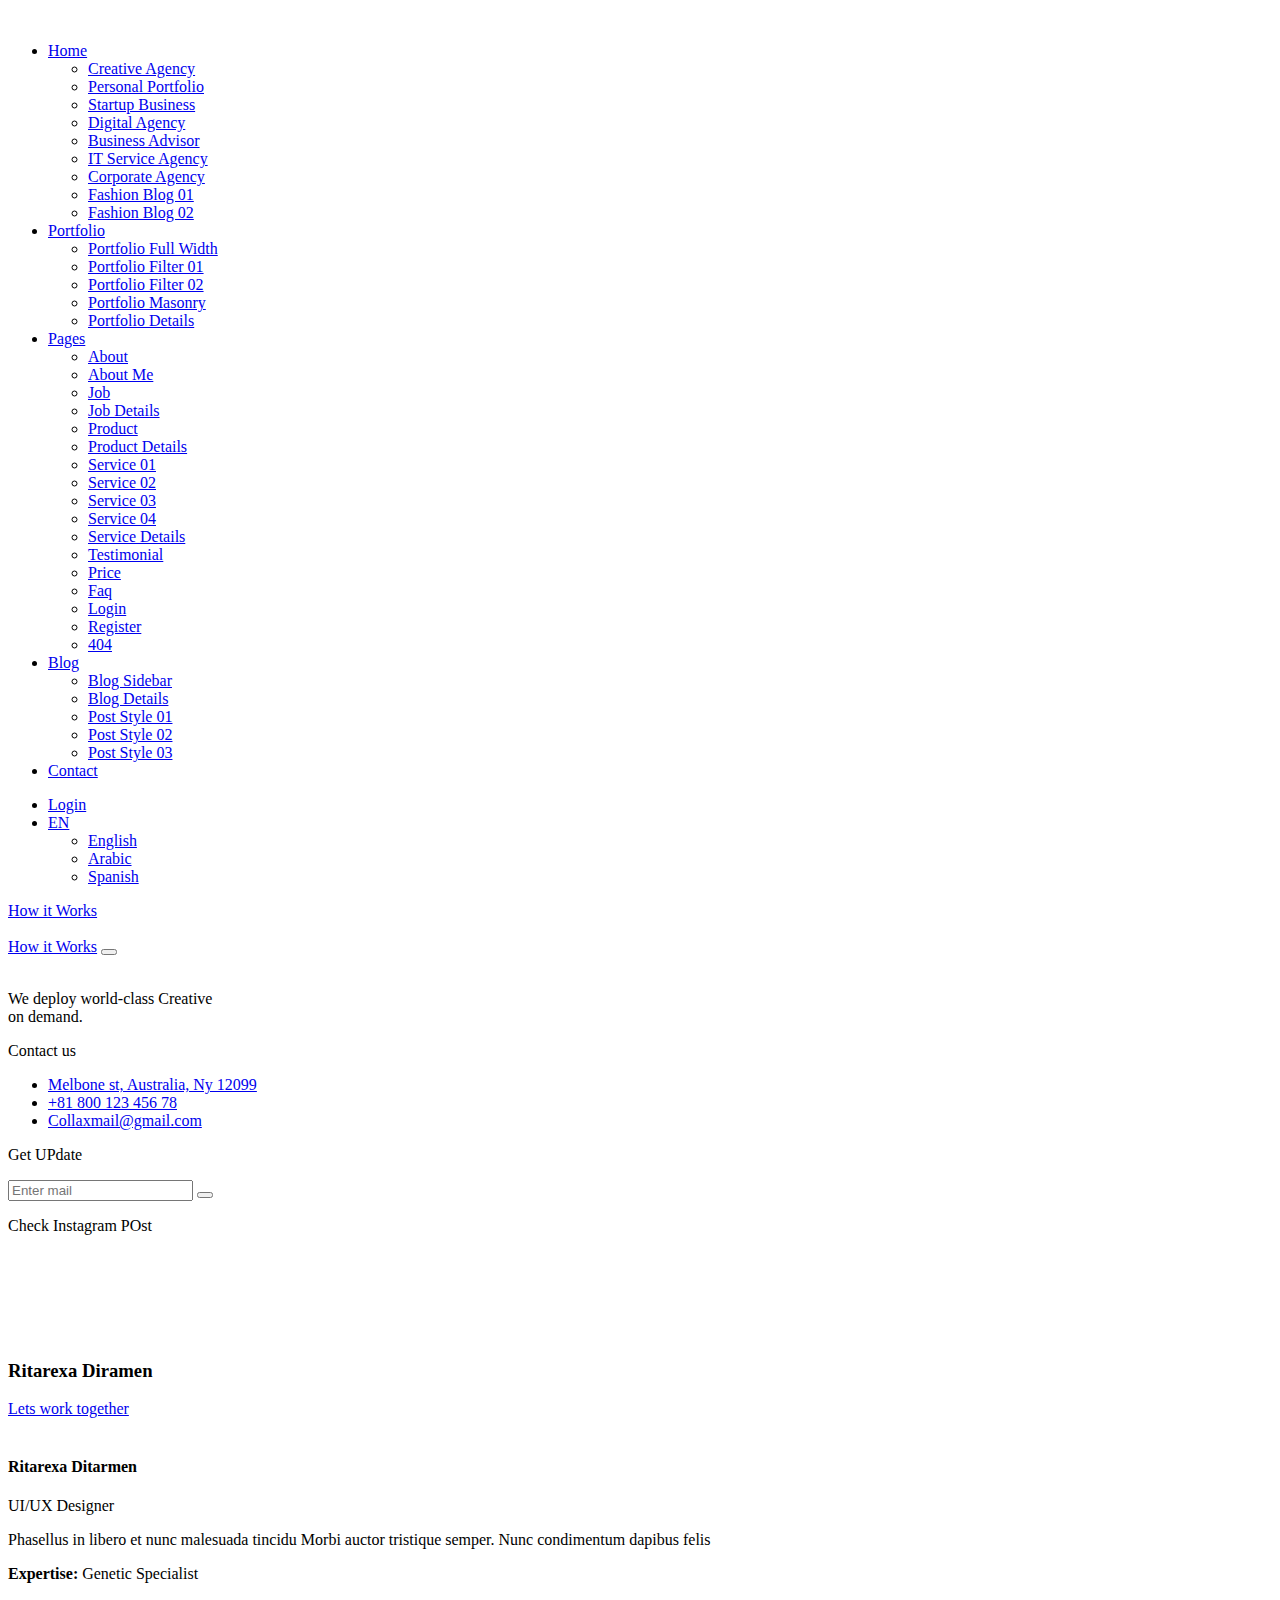
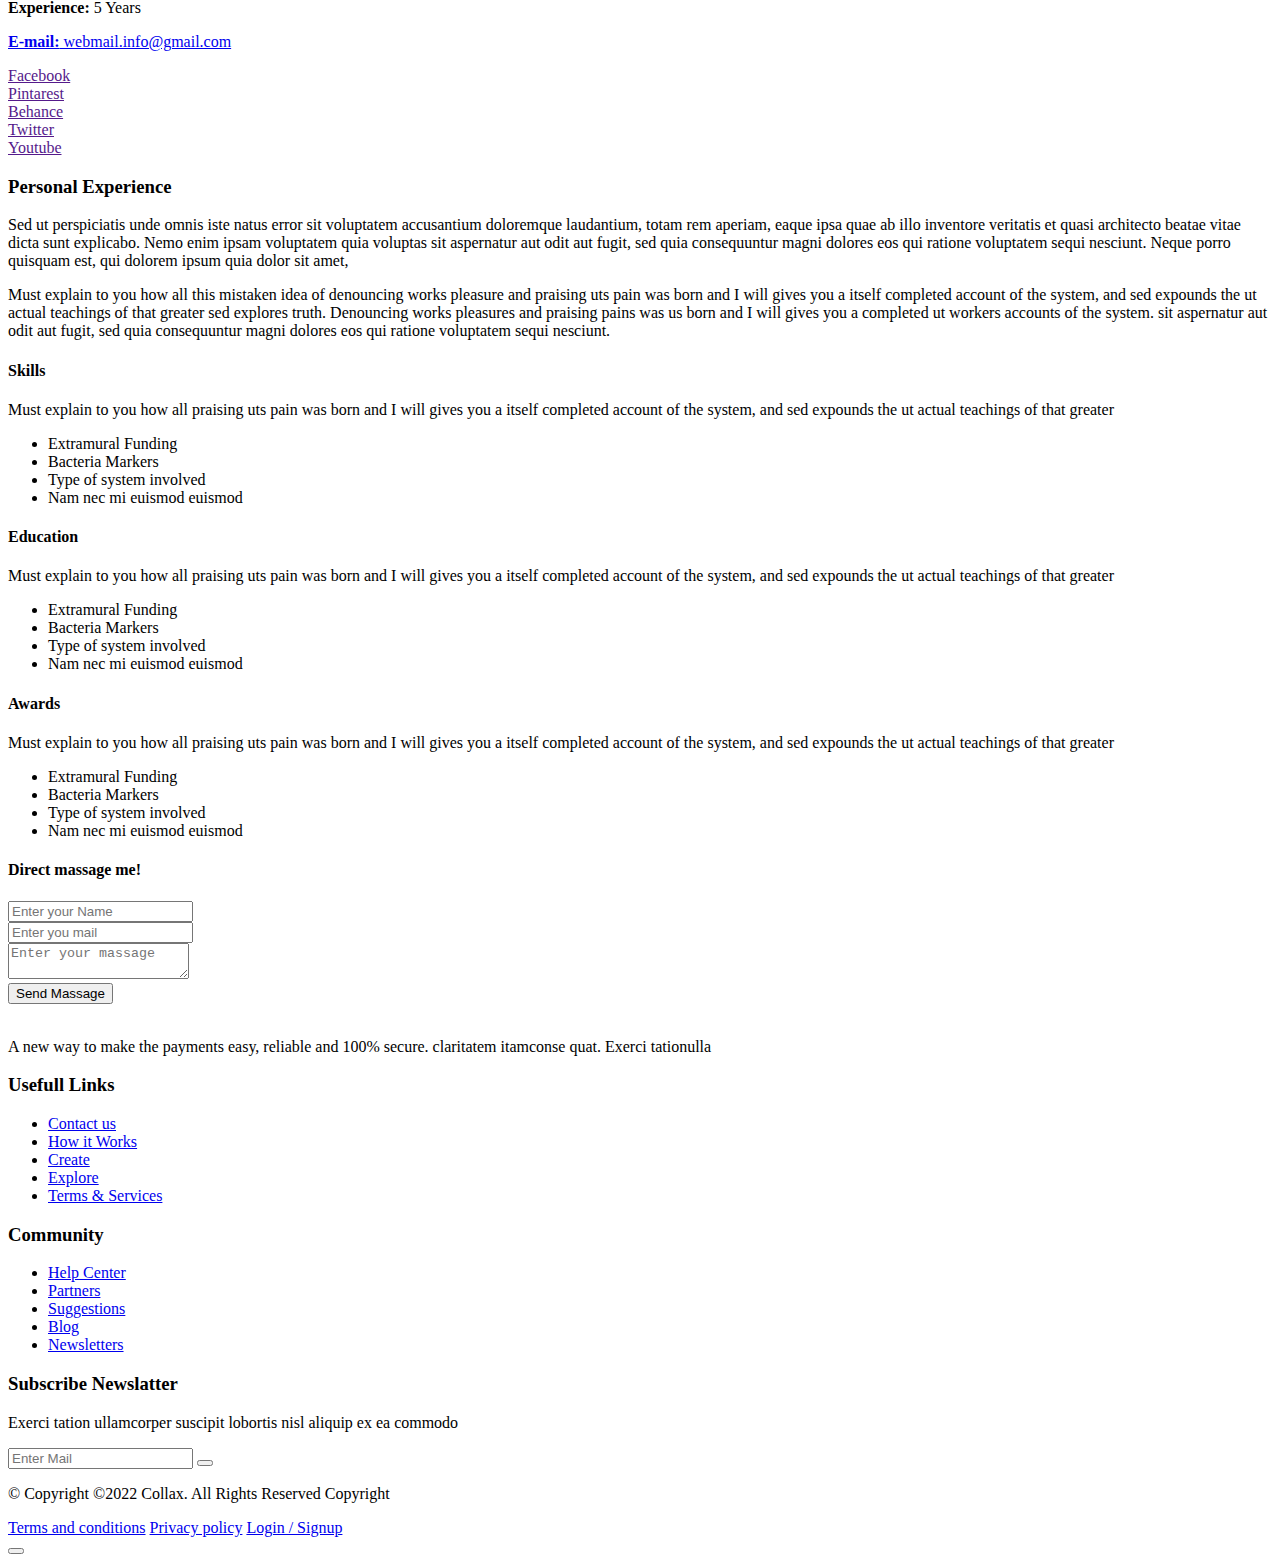
==== about-me.html @ 12da5104 "test" ====
<!doctype html>
<html class="no-js" lang="zxx">

<head>
   <meta charset="utf-8">
   <meta http-equiv="x-ua-compatible" content="ie=edge">
   <title> Collax - About Me</title>
   <meta name="description" content="">
   <meta name="viewport" content="width=device-width, initial-scale=1">

   <!-- Place favicon.ico in the root directory -->
   <link rel="shortcut icon" type="image/x-icon" href="assets/img/logo/favicon.png">

   <!-- CSS here -->
   <link rel="stylesheet" href="assets/css/bootstrap.min.css">
   <link rel="stylesheet" href="assets/css/animate.css">
   <link rel="stylesheet" href="assets/css/swiper-bundle.css">
   <link rel="stylesheet" href="assets/css/slick.css">
   <link rel="stylesheet" href="assets/css/flaticon.css">
   <link rel="stylesheet" href="assets/css/meanmenu.css">
   <link rel="stylesheet" href="assets/css/font-awesome-pro.css">
   <link rel="stylesheet" href="assets/css/magnific-popup.css">
   <link rel="stylesheet" href="assets/css/spacing.css">
   <link rel="stylesheet" href="assets/css/style.css">
</head>

<body>
   <!--[if lte IE 9]>
      <p class="browserupgrade">You are using an <strong>outdated</strong> browser. Please <a href="https://browsehappy.com/">upgrade your browser</a> to improve your experience and security.</p>
      <![endif]-->

   <!-- tp-header-area-start -->
   <header class="d-none d-lg-block">
      <div id="header-sticky" class="tp-header-area-two tp-header-bg header-transparent header-transparent-two">
         <div class="container-fluid">
            <div class="row align-items-center">
               <div class="col-xxl-3 col-xl-3 col-lg-3">
                  <div class="tp-logo text-start">
                     <a href="index.html"><img src="assets/img/logo/logo-blue.png" alt=""></a>
                  </div>
               </div>
               <div class="col-xxl-5 col-xl-6 col-lg-6">
                  <div class="tp-main-menu tp-menu-black tp-bs-menu tp-bp-menu text-center">
                     <nav id="mobile-menu">
                        <ul>
                           <li class="has-dropdown"><a href="index.html">Home</a> 
                              <ul class="submenu text-start">
                                 <li><a href="index.html">Creative Agency</a></li>
                                 <li><a href="index-2.html">Personal Portfolio</a></li>
                                 <li><a href="index-3.html">Startup Business</a></li>
                                 <li><a href="index-4.html">Digital Agency</a></li>
                                 <li><a href="index-5.html">Business Advisor</a></li>
                                 <li><a href="index-6.html">IT Service Agency</a></li>
                                 <li><a href="index-7.html">Corporate Agency</a></li>
                                 <li><a href="index-8.html">Fashion Blog 01</a></li>
                                 <li><a href="index-9.html">Fashion Blog 02</a></li>
                              </ul>
                           </li>
                           <li class="has-dropdown "><a href="portfolio.html">Portfolio</a> 
                              <ul class="submenu text-start">
                                 <li><a href="portfolio.html">Portfolio Full Width</a></li>
                                 <li><a href="portfolio-2.html">Portfolio Filter 01</a></li>
                                 <li><a href="portfolio-3.html">Portfolio Filter 02</a></li>
                                 <li><a href="portfolio-mesonary.html">Portfolio Masonry</a></li>
                                 <li><a href="portfolio-details.html">Portfolio Details</a></li>
                              </ul>
                           </li>
                           <li class="has-dropdown has-mega-menu "><a href="#">Pages</a>
                              <ul class="submenu text-start">
                                 <li><a href="about.html">About</a></li>
                                 <li><a href="about-me.html">About Me</a></li>
                                 <li><a href="job.html">Job</a></li>
                                 <li><a href="job-details.html">Job Details</a></li>
                                 <li><a href="product.html">Product</a></li>
                                 <li><a href="product-details.html">Product Details</a></li>
                                 <li><a href="service-1.html">Service 01</a></li>
                                 <li><a href="service-2.html">Service 02</a></li>
                                 <li><a href="service-3.html">Service 03</a></li>
                                 <li><a href="service-4.html">Service 04</a></li>
                                 <li><a href="service-details.html">Service Details</a></li>
                                 <li><a href="testimonial.html">Testimonial</a></li>
                                 <li><a href="price.html">Price</a></li>
                                 <li><a href="faq.html">Faq</a></li>
                                 <li><a href="login.html">Login</a></li>
                                 <li><a href="registration.html">Register</a></li>
                                 <li><a href="404.html">404</a></li>
                              </ul>
                           </li>
                           <li class="has-dropdown "><a href="blog.html">Blog</a>
                              <ul class="submenu text-start">
                                 <li><a href="blog.html">Blog Sidebar</a></li>
                                 <li><a href="blog-details.html">Blog Details</a></li>
                                 <li><a href="blog-grid-1.html">Post Style 01</a></li>
                                 <li><a href="blog-grid-2.html">Post Style 02</a></li>
                                 <li><a href="blog-grid-3.html">Post Style 03</a></li>
                              </ul>
                           </li>
                           <li><a href="contact.html">Contact</a></li>
                        </ul>
                     </nav>
                  </div>
               </div>
               <div class="col-xxl-4 col-xl-3 col-lg-3">
                  <div class="tp-header-left d-flex align-items-center justify-content-end ">
                     <ul class="d-none d-xxl-block">
                        <li><a class="#" href="login.html"><i class="far fa-user fa-user"></i> Login</a></li>
                        <li><a class="#" href="#">EN<i class="fal fa-arrow-down arrow-down"></i></a>
                           <ul>
                              <li><a href="#">English</a></li>
                              <li><a href="#">Arabic</a></li>
                              <li><a href="#">Spanish</a></li>
                           </ul>
                        </li>
                     </ul>
                     <div class="tp-header-yellow-button">
                        <a class="tp-btn-white" href="about.html">How it Works</a>
                     </div>
                  </div>
               </div>
            </div>
         </div>
      </div>
   </header>
   <!-- tp-header-area-end -->

   <div id="header-sticky-mobile" class="tp-md-header-area d-md-block d-lg-none pt-30 pb-30">
      <div class="container-fluid">
         <div class="row align-items-center">
            <div class="col-md-6 col-6">
               <div class="tp-logo">
                  <a href="index.html"><img src="assets/img/logo/logo-blue.png" alt=""></a>
               </div>
            </div>
            <div class="col-md-6 col-6">
               <div class="tp-header-right z-index-1 d-flex align-items-center justify-content-end">
                  <a class="tp-btn-yellow d-none d-md-block" href="#">How it Works</a>
                  <button class="tp-menu-bar"><i class="fal fa-bars"></i></button>
               </div>
            </div>
         </div>
      </div>
   </div>



   <div class="tp-offcanvas-area">
      <div class="tpoffcanvas">
         <div class="tpoffcanvas__logo">
            <a href="index.html">
               <img src="assets/img/logo/logo-white.png" alt="">
            </a>
         </div>
         <div class="tpoffcanvas__close-btn">
            <a class="close-btn" href="javascript:void(0)"><i class="fal fa-times-hexagon"></i></a>
         </div>
         <div class="tpoffcanvas__content d-none d-sm-block">
            <p>We deploy world-class Creative <br> on demand.</p>
         </div>
         <div class="mobile-menu">

         </div>
         <div class="tpoffcanvas__contact">
            <span>Contact us</span>
            <ul>
               <li><i class="fas fa-star"></i> <a href="https://goo.gl/maps/abHegV4AoiJA6Syd8" target="_blank">Melbone
                     st, Australia, Ny 12099</a></li>
               <li><i class="fas fa-star"></i> <a href="tel:8180012345678">+81 800 123 456 78</a></li>
               <li><i class="fas fa-star"></i> <a href="mailto:Collaxmail@gmail.com">Collaxmail@gmail.com</a></li>
            </ul>
         </div>
         <div class="tpoffcanvas__input d-none d-sm-block">
            <p>Get UPdate</p>
            <form class="p-relative" action="#">
               <input type="text" placeholder="Enter mail">
               <button type="submit"><i class="fas fa-paper-plane"></i></button>
            </form>
         </div>
         <div class="tpoffcanvas__instagram d-none d-sm-block">
            <p>Check Instagram POst</p>
           <div class="tp-insta">
            <div class="row">
               <div class="col-3 col-sm-3"><a href="#"><img src="assets/img/offcanvas/insta-1.jpg" alt=""></a></div>
               <div class="col-3 col-sm-3"><a href="#"><img src="assets/img/offcanvas/insta-2.jpg" alt=""></a></div>
               <div class="col-3 col-sm-3"><a href="#"><img src="assets/img/offcanvas/insta-4.jpg" alt=""></a></div>
               <div class="col-3 col-sm-3"><a href="#"><img src="assets/img/offcanvas/insta-4.jpg" alt=""></a></div>
            </div>
           </div>
         </div>
      </div>
   </div>

   <div class="body-overlay"></div>

   <main>

      <!-- breadcrumb area start -->
      <section class="breadcrumb__area  breadcrumb__pt-310 include-bg p-relative"
         data-background="assets/img/breadcrum/ab-1.1.jpg">
         <div class="ac-about-shape-img">
            <img src="assets/img/breadcrum/ab-shape-1.1.jpg" alt="">
         </div>
         <div class="container">
            <div class="row">
               <div class="col-xxl-12">
                  <div class="breadcrumb__content p-relative z-index-1">
                     <h3 class="breadcrumb__title">Ritarexa Diramen</h3>
                      <a href="contact.html" class="tp-btn-white-border">Lets work together <i class="far fa-arrow-right"></i></a>
                  </div>
               </div>
            </div>
         </div>
      </section>
      <!-- breadcrumb area end -->


      <!-- tp-abou-me-area-start -->
      <div class="am-about-me-area pt-110 pb-100">
         <div class="container">
            <div class="row align-items-center">
               <div class="col-xl-5 col-lg-5 col-12">
                  <div class="ac-ab-img fix">
                     <img src="assets/img/about/about-8.1.jpg" alt="">
                  </div>
               </div>
               <div class="col-xl-7 col-lg-7 col-12">
                  <div class="row">
                     <div class="col-xl-7 col-lg-8 col-md-6">
                        <div class="amaboutinfo">
                           <div class="amaboutinfo__client-info">
                              <h4>Ritarexa Ditarmen</h4>
                              <span>UI/UX Designer</span>
                              <p>Phasellus in libero et nunc malesuada tincidu Morbi auctor tristique semper. Nunc
                                 condimentum dapibus felis</p>
                           </div>
                           <div class="amaboutinfo__experience">
                              <p><b>Expertise:</b> Genetic Specialist</p>
                              <p><b>Experience:</b> 5 Years</p>
                              <p><a href="mailto:webmail.info@gmail.com"><b>E-mail:</b> webmail.info@gmail.com</a></p>
                           </div>
                        </div>
                     </div>
                     <div class="col-xl-5 col-lg-4 col-md-6">
                        <div class="amaboutsocial text-start text-md-end">
                           <div class="amaboutsocial__icon mb-30">
                              <a href="" class="si-btn-link">
                                 <div class="tp-si-wrapper d-flex justify-content-end">
                                    <div class="tp-si__text"><span>Facebook</span></div>
                                    <div class="tp-si__icon"><i class="fab fa-facebook-f"></i></div>
                                 </div>
                              </a>
                           </div>
                           <div class="amaboutsocial__icon mb-30">
                              <a href="" class="si-btn-link">
                                 <div class="tp-si-wrapper d-flex justify-content-end">
                                    <div class="tp-si__text tp-si-color-1"><span>Pintarest</span></div>
                                    <div class="tp-si__icon tp-si-color-1"><i
                                             class="fab fa-pinterest-p"></i></div>
                                 </div>
                              </a>
                           </div>
                           <div class="amaboutsocial__icon mb-30">
                              <a href="" class="si-btn-link">
                                 <div class="tp-si-wrapper d-flex justify-content-end">
                                    <div class="tp-si__text  tp-si-color-2"><span>Behance</span></div>
                                    <div class="tp-si__icon  tp-si-color-2"><i class="fab fa-behance"></i></div>
                                 </div>
                              </a>
                           </div>
                           <div class="amaboutsocial__icon mb-30">
                              <a href="" class="si-btn-link">
                                 <div class="tp-si-wrapper d-flex justify-content-end">
                                    <div class="tp-si__text  tp-si-color-3"><span>Twitter</span></div>
                                    <div class="tp-si__icon  tp-si-color-3"><i class="fab fa-twitter"></i>
                                    </div>
                                 </div>
                              </a>
                           </div>
                           <div class="amaboutsocial__icon mb-30">
                              <a href="" class="si-btn-link">
                                 <div class="tp-si-wrapper d-flex justify-content-end">
                                    <div class="tp-si__text  tp-si-color-4"><span>Youtube</span></div>
                                    <div class="tp-si__icon  tp-si-color-4"><i class="fab fa-youtube"></i>
                                    </div>
                                 </div>
                              </a>
                           </div>
                        </div>
                     </div>
                  </div>
               </div>
            </div>
         </div>
      </div>
      <!-- tp-about-me-area-end -->

      <!-- exprience-area-start -->
      <div class="tp-skill-area">
         <div class="container">
            <div class="row">
               <div class="col-xl-12">
                  <div class="amskill">
                     <div class="amskill__title">
                        <h3 class="am-skill-title">Personal Experience</h3>
                        <p class="pb-10"> Sed ut perspiciatis unde omnis iste natus error sit voluptatem accusantium
                           doloremque laudantium, totam rem aperiam, eaque ipsa quae ab illo inventore veritatis et
                           quasi architecto beatae vitae dicta sunt explicabo. Nemo enim ipsam voluptatem quia voluptas
                           sit aspernatur aut odit aut fugit, sed quia consequuntur magni dolores eos qui ratione
                           voluptatem sequi nesciunt. Neque porro quisquam est, qui dolorem ipsum quia dolor sit amet,
                        </p>
                        <p>Must explain to you how all this mistaken idea of denouncing works pleasure and praising uts
                           pain was born and I will gives you a itself completed account of the system, and sed expounds
                           the ut actual teachings of that greater sed explores truth. Denouncing works pleasures and
                           praising pains was us born and I will gives you a completed ut workers accounts of the
                           system. sit aspernatur aut odit aut fugit, sed quia consequuntur magni dolores eos qui
                           ratione voluptatem sequi nesciunt.
                        </p>
                     </div>
                  </div>
               </div>
            </div>
            <div class="row feature-bottom-space">
               <div class="col-xl-4 col-lg-4">
                  <div class="amfeature">
                     <div class="amfeature__item">
                        <h4 class="am-skill-sm-title">Skills</h4>
                        <p class=" am-p-space-1">Must explain to you how all praising uts pain was born and I will gives
                           you a itself
                           completed account of the system, and sed expounds the ut actual teachings of that greater</p>
                     </div>
                     <div class="amfeature__list">
                        <ul>
                           <li><i class="fal fa-check"></i> Extramural Funding</li>
                           <li><i class="fal fa-check"></i> Bacteria Markers</li>
                           <li><i class="fal fa-check"></i> Type of system involved</li>
                           <li><i class="fal fa-check"></i> Nam nec mi euismod euismod</li>
                        </ul>
                     </div>
                  </div>
               </div>
               <div class="col-xl-4 col-lg-4">
                  <div class="amfeature am-fea-space">
                     <div class="amfeature__item">
                        <h4 class="am-skill-sm-title">Education</h4>
                        <p class=" am-p-space-2">Must explain to you how all praising uts pain was born and I will gives
                           you a itself
                           completed account of the system, and sed expounds the ut actual teachings of that greater</p>
                     </div>
                     <div class="amfeature__list">
                        <ul>
                           <li><i class="fal fa-check"></i> Extramural Funding</li>
                           <li><i class="fal fa-check"></i> Bacteria Markers</li>
                           <li><i class="fal fa-check"></i> Type of system involved</li>
                           <li><i class="fal fa-check"></i> Nam nec mi euismod euismod</li>
                        </ul>
                     </div>
                  </div>
               </div>
               <div class="col-xl-4 col-lg-4">
                  <div class="amfeature am-fea-space-2">
                     <div class="amfeature__item">
                        <h4 class="am-skill-sm-title">Awards</h4>
                        <p class="am-p-space-3">Must explain to you how all praising uts pain was born and I will gives
                           you a itself
                           completed account of the system, and sed expounds the ut actual teachings of that greater</p>
                     </div>
                     <div class="amfeature__list">
                        <ul>
                           <li><i class="fal fa-check"></i> Extramural Funding</li>
                           <li><i class="fal fa-check"></i> Bacteria Markers</li>
                           <li><i class="fal fa-check"></i> Type of system involved</li>
                           <li><i class="fal fa-check"></i> Nam nec mi euismod euismod</li>
                        </ul>
                     </div>
                  </div>
               </div>
            </div>
         </div>
      </div>
      <!-- exprience-area-end -->

      <!-- contact-area-start -->
      <div class="am-contact-area pb-130">
         <div class="container">
            <div class="row">
               <div class="col-12">
                  <div class="am-contact-info p-relative">
                     <div>
                        <h4 class="am-contact-title">Direct massage me!</h4>
                     </div>
                     <div class="am-border-shape">
                     </div>
                  </div>
               </div>
            </div>
            <div class="row">
               <div class="col-12">
                  <div class="contact-form text-center">
                     <form action="#">
                        <div class="row">
                           <div class="col-md-6 col-12">
                              <div class="input">
                                 <input type="text" placeholder="Enter your Name">
                              </div>
                           </div>
                           <div class="col-md-6 col-12">
                              <div class="input">
                                 <input type="email" placeholder="Enter you mail">
                              </div>
                           </div>
                           <div class="col-12">
                              <div class="textarea">
                                 <textarea placeholder="Enter your massage"></textarea>
                              </div>
                           </div>
                        </div>
                        <input class="tp-btn-lg-yellow" type="submit" value="Send Massage">
                     </form>
                  </div>
               </div>
            </div>
         </div>
      </div>
      <!-- contact-area-end -->


   </main>
   <!-- footer-area-start -->

   <footer>
      <div class="tp-footer-area black-bg pt-130 pb-30">
         <div class="container">
            <div class="row">
               <div class="col-xl-3 col-lg-4 col-md-6">
                  <div class="tp-footer-widget">
                     <div class="tp-footer-widget__logo mb-30">
                        <a href="index.html"><img src="assets/img/logo/logo-white.png" alt=""></a>
                     </div>
                     <div class="tp-footer-widget__text mb-30">
                        <p>A new way to make the payments easy,
                           reliable and 100% secure. claritatem itamconse quat. Exerci tationulla</p>
                     </div>
                     <div class="tp-footer-widget__social-link">
                        <a href="#"><i class="fab fa-youtube"></i></a>
                        <a href="#"><i class="fab fa-twitter"></i></a>
                        <a href="#"><i class="fab fa-facebook-f"></i></a>
                        <a href="#"><i class="fab fa-skype"></i></a>
                     </div>
                  </div>
               </div>
               <div class="col-xl-3 col-lg-2 col-md-6 d-flex justify-content-lg-center">
                  <div class="tp-footer-widget">
                     <div class="tp-footer-widget__title pb-15">
                        <h3 class="footer-title">Usefull Links</h3>
                     </div>
                     <div class="tp-footer-widget__list">
                        <ul>
                           <li><a href="#">Contact us</a></li>
                           <li><a href="#">How it Works</a></li>
                           <li><a href="#">Create</a></li>
                           <li><a href="#">Explore</a></li>
                           <li><a href="#">Terms & Services</a></li>
                        </ul>
                     </div>
                  </div>
               </div>
               <div class="col-xl-3 col-lg-2 col-md-6">
                  <div class="tp-footer-widget pl-20">
                     <div class="tp-footer-widget__title pb-15">
                        <h3 class="footer-title">Community</h3>
                     </div>
                     <div class="tp-footer-widget__list">
                        <ul>
                           <li><a href="#">Help Center</a></li>
                           <li><a href="#">Partners</a></li>
                           <li><a href="#">Suggestions</a></li>
                           <li><a href="blog.html">Blog</a></li>
                           <li><a href="#">Newsletters</a></li>
                        </ul>
                     </div>
                  </div>
               </div>
               <div class="col-xl-3 col-lg-4 col-md-6">
                  <div class="tp-footer-widget">
                     <div class="tp-footer-widget__title pb-15">
                        <h3 class="footer-title">Subscribe Newslatter</h3>
                     </div>
                     <div class="tp-footer-widget__text mb-55">
                        <p>Exerci tation ullamcorper suscipit lobortis nisl aliquip ex ea commodo</p>
                     </div>
                     <div class="tp-footer-widget__input">
                        <form action="#">
                           <input type="text" placeholder="Enter Mail">
                           <button type="submit"><i class="fas fa-paper-plane"></i></button>
                        </form>
                     </div>
                  </div>
               </div>
            </div>
         </div>

         <div class="tp-copyright-area">
            <div class="container">
               <div class="copyright-border pt-40">
                  <div class="row">
                     <div class="col-xl-6 col-lg-6 col-12">
                        <div class="tp-copyright-left text-lg-start text-start text-md-center">
                           <p> © Copyright ©2022 Collax. All Rights Reserved Copyright</p>
                        </div>
                     </div>
                     <div class="col-xl-6 col-lg-6 col-12">
                        <div class="tp-copyright-right text-start text-md-center text-lg-end">
                           <a href="#">Terms and conditions</a>
                           <a href="#"> Privacy policy</a>
                           <a href="#">Login / Signup</a>
                        </div>
                     </div>
                  </div>
               </div>
            </div>
         </div>
      </div>
   </footer>

   <!-- footer-area-end -->

   <button class="scroll-top scroll-to-target" data-target="html">
      <i class="far fa-angle-double-up"></i>
  </button>

   <!-- JS here -->
   <script src="assets/js/jquery.js"></script>
   <script src="assets/js/waypoints.js"></script>
   <script src="assets/js/bootstrap.bundle.min.js"></script>
   <script src="assets/js/swiper-bundle.js"></script>
   <script src="assets/js/slick.js"></script>
   <script src="assets/js/magnific-popup.js"></script>
   <script src="assets/js/counterup.js"></script>
   <script src="assets/js/wow.js"></script>
   <script src="assets/js/meanmenu.js"></script>
   <script src="assets/js/isotope-pkgd.js"></script>
   <script src="assets/js/imagesloaded-pkgd.js"></script>
   <script src="assets/js/ajax-form.js"></script>
   <script src="assets/js/main.js"></script>
</body>

</html>
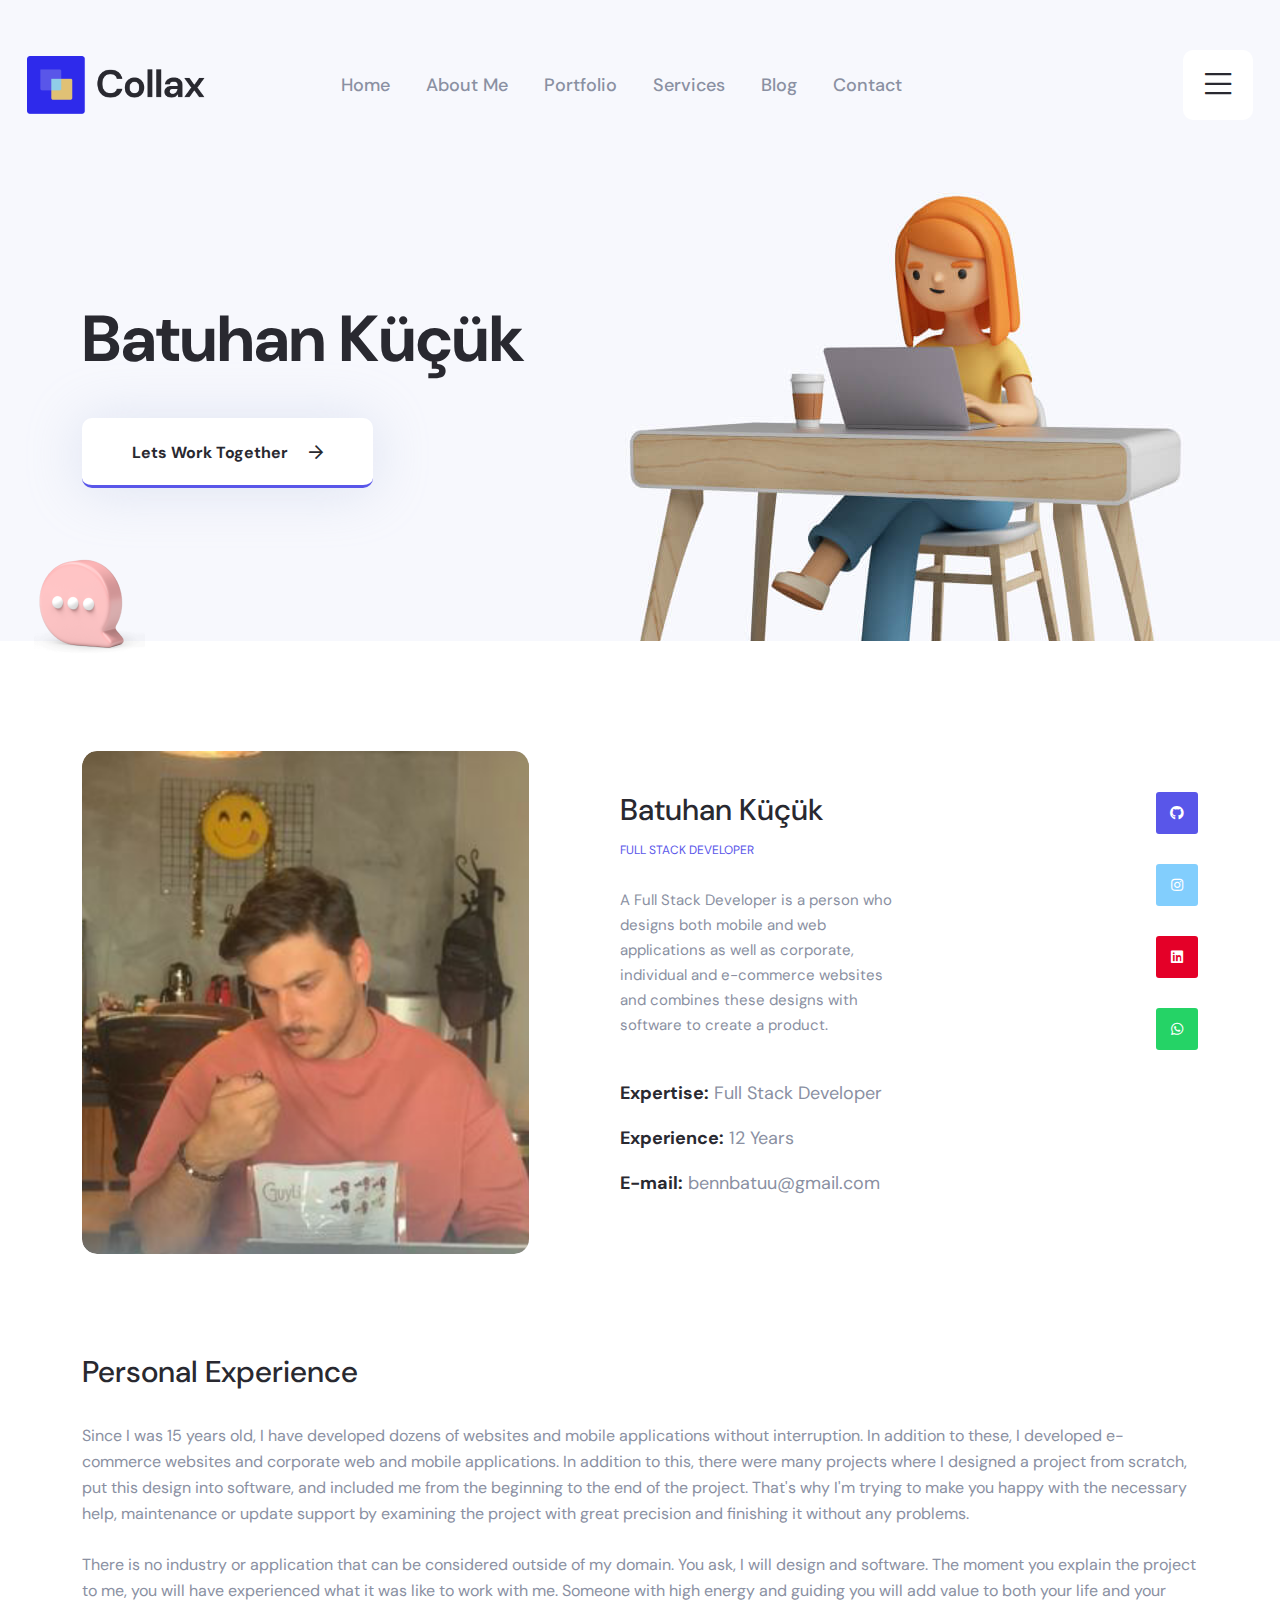
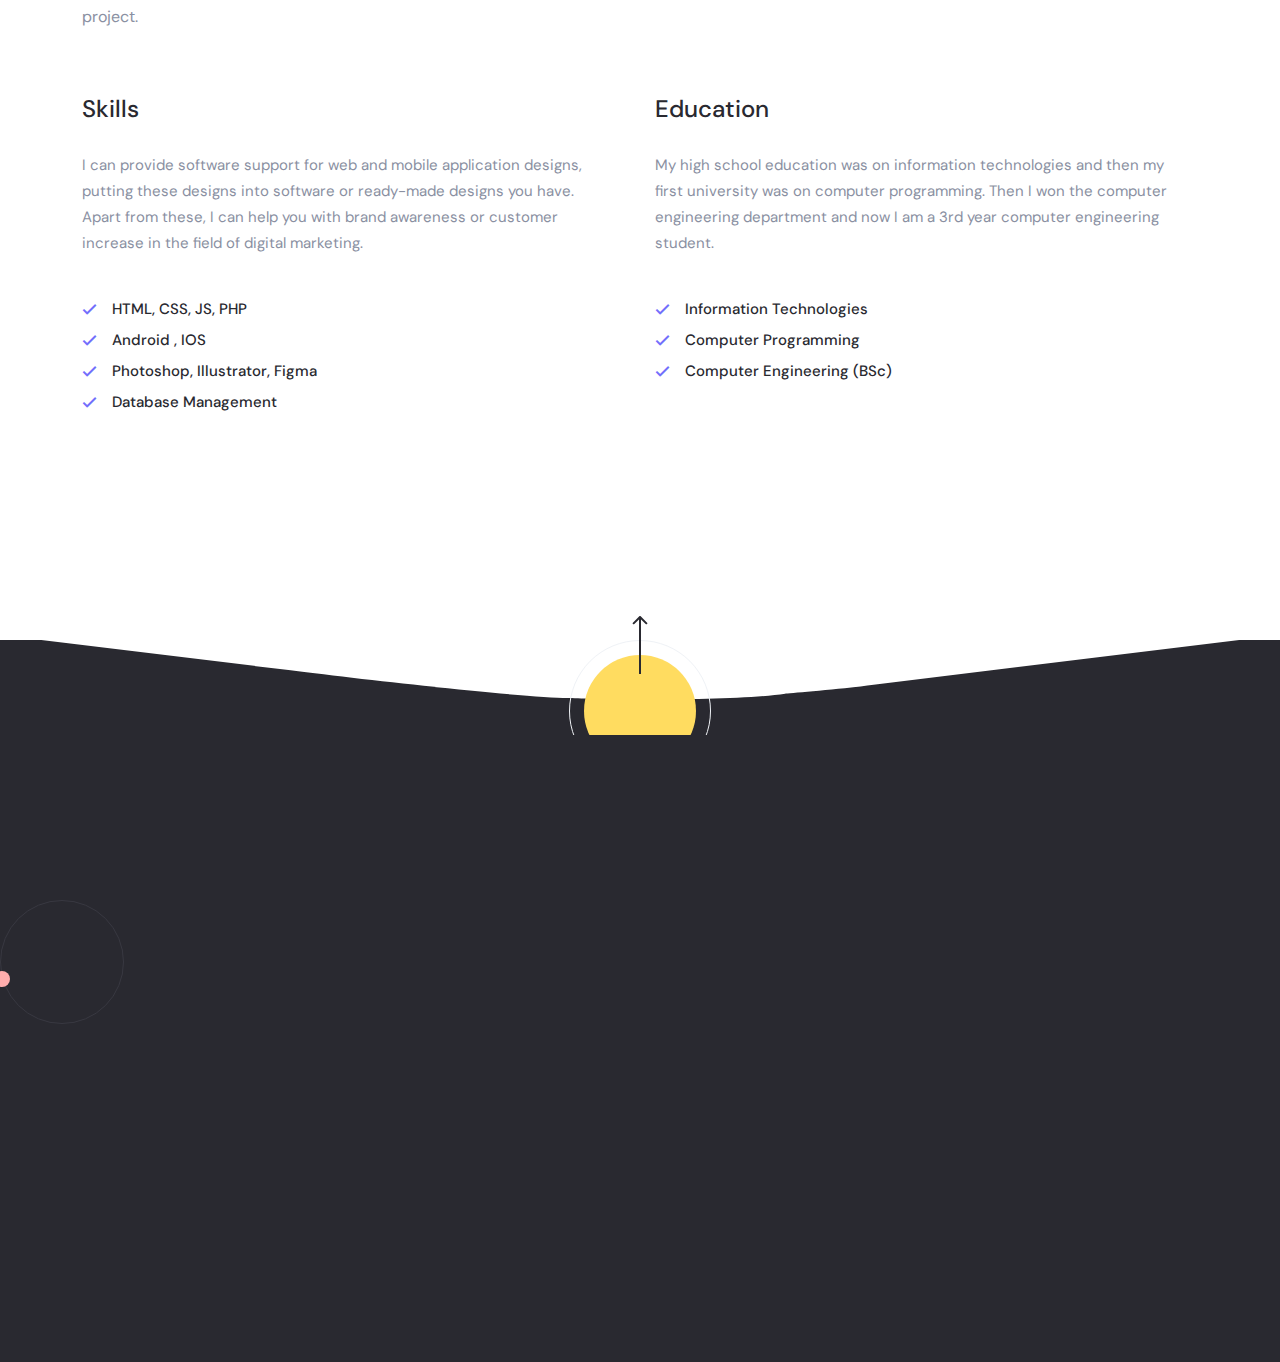
==== commit 903b7e4b: "all things are finished" ====
--- a/about-me.html
+++ b/about-me.html
@@ -1,10 +1,10 @@
 <!doctype html>
-<html class="no-js" lang="zxx">
+<html class="no-js" lang="eng">
 
 <head>
    <meta charset="utf-8">
    <meta http-equiv="x-ua-compatible" content="ie=edge">
-   <title> Collax - About Me</title>
+   <title>About Me | Freelance Full Stack Developer</title>
    <meta name="description" content="">
    <meta name="viewport" content="width=device-width, initial-scale=1">
 
@@ -14,6 +14,7 @@
    <!-- CSS here -->
    <link rel="stylesheet" href="assets/css/bootstrap.min.css">
    <link rel="stylesheet" href="assets/css/animate.css">
+   <link rel="stylesheet" href="assets/css/custom-animation.css">
    <link rel="stylesheet" href="assets/css/swiper-bundle.css">
    <link rel="stylesheet" href="assets/css/slick.css">
    <link rel="stylesheet" href="assets/css/flaticon.css">
@@ -25,96 +26,41 @@
 </head>
 
 <body>
-   <!--[if lte IE 9]>
-      <p class="browserupgrade">You are using an <strong>outdated</strong> browser. Please <a href="https://browsehappy.com/">upgrade your browser</a> to improve your experience and security.</p>
-      <![endif]-->
-
-   <!-- tp-header-area-start -->
+   <!-- pre loader area start -->
+   <div id="preloader">
+      <div class="preloader">
+          <span></span>
+          <span></span>
+      </div>
+  </div>
+  <!-- pre loader area end -->
+
    <header class="d-none d-lg-block">
-      <div id="header-sticky" class="tp-header-area-two tp-header-bg header-transparent header-transparent-two">
+      <div id="header-sticky" class="tp-header-area header-transparent pl-165 pr-165 pt-35">
          <div class="container-fluid">
             <div class="row align-items-center">
-               <div class="col-xxl-3 col-xl-3 col-lg-3">
-                  <div class="tp-logo text-start">
+               <div class="col-xl-3 col-lg-3">
+                  <div class="tp-logo">
                      <a href="index.html"><img src="assets/img/logo/logo-blue.png" alt=""></a>
                   </div>
                </div>
-               <div class="col-xxl-5 col-xl-6 col-lg-6">
-                  <div class="tp-main-menu tp-menu-black tp-bs-menu tp-bp-menu text-center">
+               <div class="col-xl-7 col-lg-7">
+                  <div class="tp-main-menu">
                      <nav id="mobile-menu">
                         <ul>
-                           <li class="has-dropdown"><a href="index.html">Home</a> 
-                              <ul class="submenu text-start">
-                                 <li><a href="index.html">Creative Agency</a></li>
-                                 <li><a href="index-2.html">Personal Portfolio</a></li>
-                                 <li><a href="index-3.html">Startup Business</a></li>
-                                 <li><a href="index-4.html">Digital Agency</a></li>
-                                 <li><a href="index-5.html">Business Advisor</a></li>
-                                 <li><a href="index-6.html">IT Service Agency</a></li>
-                                 <li><a href="index-7.html">Corporate Agency</a></li>
-                                 <li><a href="index-8.html">Fashion Blog 01</a></li>
-                                 <li><a href="index-9.html">Fashion Blog 02</a></li>
-                              </ul>
-                           </li>
-                           <li class="has-dropdown "><a href="portfolio.html">Portfolio</a> 
-                              <ul class="submenu text-start">
-                                 <li><a href="portfolio.html">Portfolio Full Width</a></li>
-                                 <li><a href="portfolio-2.html">Portfolio Filter 01</a></li>
-                                 <li><a href="portfolio-3.html">Portfolio Filter 02</a></li>
-                                 <li><a href="portfolio-mesonary.html">Portfolio Masonry</a></li>
-                                 <li><a href="portfolio-details.html">Portfolio Details</a></li>
-                              </ul>
-                           </li>
-                           <li class="has-dropdown has-mega-menu "><a href="#">Pages</a>
-                              <ul class="submenu text-start">
-                                 <li><a href="about.html">About</a></li>
-                                 <li><a href="about-me.html">About Me</a></li>
-                                 <li><a href="job.html">Job</a></li>
-                                 <li><a href="job-details.html">Job Details</a></li>
-                                 <li><a href="product.html">Product</a></li>
-                                 <li><a href="product-details.html">Product Details</a></li>
-                                 <li><a href="service-1.html">Service 01</a></li>
-                                 <li><a href="service-2.html">Service 02</a></li>
-                                 <li><a href="service-3.html">Service 03</a></li>
-                                 <li><a href="service-4.html">Service 04</a></li>
-                                 <li><a href="service-details.html">Service Details</a></li>
-                                 <li><a href="testimonial.html">Testimonial</a></li>
-                                 <li><a href="price.html">Price</a></li>
-                                 <li><a href="faq.html">Faq</a></li>
-                                 <li><a href="login.html">Login</a></li>
-                                 <li><a href="registration.html">Register</a></li>
-                                 <li><a href="404.html">404</a></li>
-                              </ul>
-                           </li>
-                           <li class="has-dropdown "><a href="blog.html">Blog</a>
-                              <ul class="submenu text-start">
-                                 <li><a href="blog.html">Blog Sidebar</a></li>
-                                 <li><a href="blog-details.html">Blog Details</a></li>
-                                 <li><a href="blog-grid-1.html">Post Style 01</a></li>
-                                 <li><a href="blog-grid-2.html">Post Style 02</a></li>
-                                 <li><a href="blog-grid-3.html">Post Style 03</a></li>
-                              </ul>
-                           </li>
+                           <li><a href="index.html">Home</a></li>
+                           <li><a href="about-me.html">About Me</a></li>
+                           <li><a href="portfolio.html">Portfolio</a></li>
+                           <li><a href="services.html">Services</a></li>
+                           <li><a href="blog.html">Blog</a></li>
                            <li><a href="contact.html">Contact</a></li>
                         </ul>
                      </nav>
                   </div>
                </div>
-               <div class="col-xxl-4 col-xl-3 col-lg-3">
-                  <div class="tp-header-left d-flex align-items-center justify-content-end ">
-                     <ul class="d-none d-xxl-block">
-                        <li><a class="#" href="login.html"><i class="far fa-user fa-user"></i> Login</a></li>
-                        <li><a class="#" href="#">EN<i class="fal fa-arrow-down arrow-down"></i></a>
-                           <ul>
-                              <li><a href="#">English</a></li>
-                              <li><a href="#">Arabic</a></li>
-                              <li><a href="#">Spanish</a></li>
-                           </ul>
-                        </li>
-                     </ul>
-                     <div class="tp-header-yellow-button">
-                        <a class="tp-btn-white" href="about.html">How it Works</a>
-                     </div>
+               <div class="col-xl-2 col-lg-2">
+                  <div class="tp-menu-bar text-end">
+                     <button><i class="fal fa-bars"></i></button>
                   </div>
                </div>
             </div>
@@ -123,26 +69,26 @@
    </header>
    <!-- tp-header-area-end -->
 
-   <div id="header-sticky-mobile" class="tp-md-header-area d-md-block d-lg-none pt-30 pb-30">
+   <!-- mobile-menu-area -->
+   <div id="header-sticky-mobile" class="tp-md-menu header-transparent d-lg-none pt-40 pb-40">
       <div class="container-fluid">
          <div class="row align-items-center">
-            <div class="col-md-6 col-6">
+            <div class="col-6">
                <div class="tp-logo">
-                  <a href="index.html"><img src="assets/img/logo/logo-blue.png" alt=""></a>
-               </div>
-            </div>
-            <div class="col-md-6 col-6">
-               <div class="tp-header-right z-index-1 d-flex align-items-center justify-content-end">
-                  <a class="tp-btn-yellow d-none d-md-block" href="#">How it Works</a>
-                  <button class="tp-menu-bar"><i class="fal fa-bars"></i></button>
+                  <a href="#"><img src="assets/img/logo/logo-blue.png" alt=""></a>
+               </div>
+            </div>
+            <div class="col-6">
+               <div class="bar text-end">
+                  <button class="tp-menu-bar" type="submit"><i class="fal fa-bars"></i></button>
                </div>
             </div>
          </div>
       </div>
    </div>
-
-
-
+   <!-- mobile-menu-area-end -->
+
+   <!-- tp-offcanvus-area-start -->
    <div class="tp-offcanvas-area">
       <div class="tpoffcanvas">
          <div class="tpoffcanvas__logo">
@@ -154,37 +100,18 @@
             <a class="close-btn" href="javascript:void(0)"><i class="fal fa-times-hexagon"></i></a>
          </div>
          <div class="tpoffcanvas__content d-none d-sm-block">
-            <p>We deploy world-class Creative <br> on demand.</p>
+            <p>I deploy world-class Creative <br> on demand.</p>
          </div>
          <div class="mobile-menu">
 
          </div>
          <div class="tpoffcanvas__contact">
-            <span>Contact us</span>
+            <span>Contact me</span>
             <ul>
-               <li><i class="fas fa-star"></i> <a href="https://goo.gl/maps/abHegV4AoiJA6Syd8" target="_blank">Melbone
-                     st, Australia, Ny 12099</a></li>
-               <li><i class="fas fa-star"></i> <a href="tel:8180012345678">+81 800 123 456 78</a></li>
-               <li><i class="fas fa-star"></i> <a href="mailto:Collaxmail@gmail.com">Collaxmail@gmail.com</a></li>
+               <li><i class="fas fa-star"></i> 4. Levent İstanbul / TURKEY</li>
+               <li><i class="fas fa-star"></i> <a href="tel:905414725820">+90 541 472 5820</a></li>
+               <li><i class="fas fa-star"></i> <a href="mailto:bennbatuu@gmail.com">bennbatuu@gmail.com</a></li>
             </ul>
-         </div>
-         <div class="tpoffcanvas__input d-none d-sm-block">
-            <p>Get UPdate</p>
-            <form class="p-relative" action="#">
-               <input type="text" placeholder="Enter mail">
-               <button type="submit"><i class="fas fa-paper-plane"></i></button>
-            </form>
-         </div>
-         <div class="tpoffcanvas__instagram d-none d-sm-block">
-            <p>Check Instagram POst</p>
-           <div class="tp-insta">
-            <div class="row">
-               <div class="col-3 col-sm-3"><a href="#"><img src="assets/img/offcanvas/insta-1.jpg" alt=""></a></div>
-               <div class="col-3 col-sm-3"><a href="#"><img src="assets/img/offcanvas/insta-2.jpg" alt=""></a></div>
-               <div class="col-3 col-sm-3"><a href="#"><img src="assets/img/offcanvas/insta-4.jpg" alt=""></a></div>
-               <div class="col-3 col-sm-3"><a href="#"><img src="assets/img/offcanvas/insta-4.jpg" alt=""></a></div>
-            </div>
-           </div>
          </div>
       </div>
    </div>
@@ -203,7 +130,7 @@
             <div class="row">
                <div class="col-xxl-12">
                   <div class="breadcrumb__content p-relative z-index-1">
-                     <h3 class="breadcrumb__title">Ritarexa Diramen</h3>
+                     <h3 class="breadcrumb__title">Batuhan Küçük</h3>
                       <a href="contact.html" class="tp-btn-white-border">Lets work together <i class="far fa-arrow-right"></i></a>
                   </div>
                </div>
@@ -219,7 +146,7 @@
             <div class="row align-items-center">
                <div class="col-xl-5 col-lg-5 col-12">
                   <div class="ac-ab-img fix">
-                     <img src="assets/img/about/about-8.1.jpg" alt="">
+                     <img src="assets/img/about/about-8.1.png" alt="">
                   </div>
                </div>
                <div class="col-xl-7 col-lg-7 col-12">
@@ -227,59 +154,50 @@
                      <div class="col-xl-7 col-lg-8 col-md-6">
                         <div class="amaboutinfo">
                            <div class="amaboutinfo__client-info">
-                              <h4>Ritarexa Ditarmen</h4>
-                              <span>UI/UX Designer</span>
-                              <p>Phasellus in libero et nunc malesuada tincidu Morbi auctor tristique semper. Nunc
-                                 condimentum dapibus felis</p>
+                              <h4>Batuhan Küçük</h4>
+                              <span>Full Stack Developer</span>
+                              <p>A Full Stack Developer is a person who designs both mobile and web applications as well as corporate, individual and e-commerce websites and combines these designs with software to create a product.</p>
                            </div>
                            <div class="amaboutinfo__experience">
-                              <p><b>Expertise:</b> Genetic Specialist</p>
-                              <p><b>Experience:</b> 5 Years</p>
-                              <p><a href="mailto:webmail.info@gmail.com"><b>E-mail:</b> webmail.info@gmail.com</a></p>
+                              <p><b>Expertise:</b> Full Stack Developer</p>
+                              <p><b>Experience:</b> 12 Years</p>
+                              <p><a href="mailto:bennbatuu@gmail.com"><b>E-mail:</b> bennbatuu@gmail.com</a></p>
                            </div>
                         </div>
                      </div>
                      <div class="col-xl-5 col-lg-4 col-md-6">
                         <div class="amaboutsocial text-start text-md-end">
                            <div class="amaboutsocial__icon mb-30">
-                              <a href="" class="si-btn-link">
+                              <a href="https://github.com/benbatuu" class="si-btn-link">
                                  <div class="tp-si-wrapper d-flex justify-content-end">
-                                    <div class="tp-si__text"><span>Facebook</span></div>
-                                    <div class="tp-si__icon"><i class="fab fa-facebook-f"></i></div>
+                                    <div class="tp-si__text  tp-si-color-2"><span>Github</span></div>
+                                    <div class="tp-si__icon  tp-si-color-2"><i class="fab fa-github"></i></div>
                                  </div>
                               </a>
                            </div>
                            <div class="amaboutsocial__icon mb-30">
-                              <a href="" class="si-btn-link">
+                              <a href="https://www.instagram.com/bennbatuu/" class="si-btn-link">
                                  <div class="tp-si-wrapper d-flex justify-content-end">
-                                    <div class="tp-si__text tp-si-color-1"><span>Pintarest</span></div>
-                                    <div class="tp-si__icon tp-si-color-1"><i
-                                             class="fab fa-pinterest-p"></i></div>
-                                 </div>
-                              </a>
-                           </div>
-                           <div class="amaboutsocial__icon mb-30">
-                              <a href="" class="si-btn-link">
-                                 <div class="tp-si-wrapper d-flex justify-content-end">
-                                    <div class="tp-si__text  tp-si-color-2"><span>Behance</span></div>
-                                    <div class="tp-si__icon  tp-si-color-2"><i class="fab fa-behance"></i></div>
-                                 </div>
-                              </a>
-                           </div>
-                           <div class="amaboutsocial__icon mb-30">
-                              <a href="" class="si-btn-link">
-                                 <div class="tp-si-wrapper d-flex justify-content-end">
-                                    <div class="tp-si__text  tp-si-color-3"><span>Twitter</span></div>
-                                    <div class="tp-si__icon  tp-si-color-3"><i class="fab fa-twitter"></i>
+                                    <div class="tp-si__text  tp-si-color-3"><span>Instagram</span></div>
+                                    <div class="tp-si__icon  tp-si-color-3"><i class="fab fa-instagram"></i>
                                     </div>
                                  </div>
                               </a>
                            </div>
                            <div class="amaboutsocial__icon mb-30">
-                              <a href="" class="si-btn-link">
+                              <a href="https://www.linkedin.com/in/bennbatuu/" class="si-btn-link">
                                  <div class="tp-si-wrapper d-flex justify-content-end">
-                                    <div class="tp-si__text  tp-si-color-4"><span>Youtube</span></div>
-                                    <div class="tp-si__icon  tp-si-color-4"><i class="fab fa-youtube"></i>
+                                    <div class="tp-si__text  tp-si-color-4"><span>Linkedin</span></div>
+                                    <div class="tp-si__icon  tp-si-color-4"><i class="fab fa-linkedin"></i>
+                                    </div>
+                                 </div>
+                              </a>
+                           </div>
+                           <div class="amaboutsocial__icon mb-30">
+                              <a href="https://wa.chat/batu-website" class="si-btn-link">
+                                 <div class="tp-si-wrapper d-flex justify-content-end">
+                                    <div class="tp-si__text  tp-si-color-11"><span>Whatsapp</span></div>
+                                    <div class="tp-si__icon  tp-si-color-11"><i class="fab fa-whatsapp"></i>
                                     </div>
                                  </div>
                               </a>
@@ -301,246 +219,173 @@
                   <div class="amskill">
                      <div class="amskill__title">
                         <h3 class="am-skill-title">Personal Experience</h3>
-                        <p class="pb-10"> Sed ut perspiciatis unde omnis iste natus error sit voluptatem accusantium
-                           doloremque laudantium, totam rem aperiam, eaque ipsa quae ab illo inventore veritatis et
-                           quasi architecto beatae vitae dicta sunt explicabo. Nemo enim ipsam voluptatem quia voluptas
-                           sit aspernatur aut odit aut fugit, sed quia consequuntur magni dolores eos qui ratione
-                           voluptatem sequi nesciunt. Neque porro quisquam est, qui dolorem ipsum quia dolor sit amet,
+                        <p class="pb-10"> 
+                           Since I was 15 years old, I have developed dozens of websites and mobile applications without interruption. In addition to these, I developed e-commerce websites and corporate web and mobile applications. In addition to this, there were many projects where I designed a project from scratch, put this design into software, and included me from the beginning to the end of the project.
+                           
+                           That's why I'm trying to make you happy with the necessary help, maintenance or update support by examining the project with great precision and finishing it without any problems.
                         </p>
-                        <p>Must explain to you how all this mistaken idea of denouncing works pleasure and praising uts
-                           pain was born and I will gives you a itself completed account of the system, and sed expounds
-                           the ut actual teachings of that greater sed explores truth. Denouncing works pleasures and
-                           praising pains was us born and I will gives you a completed ut workers accounts of the
-                           system. sit aspernatur aut odit aut fugit, sed quia consequuntur magni dolores eos qui
-                           ratione voluptatem sequi nesciunt.
+                        <p>
+                           There is no industry or application that can be considered outside of my domain. You ask, I will design and software. The moment you explain the project to me, you will have experienced what it was like to work with me. Someone with high energy and guiding you will add value to both your life and your project.
                         </p>
                      </div>
                   </div>
                </div>
             </div>
             <div class="row feature-bottom-space">
-               <div class="col-xl-4 col-lg-4">
+               <div class="col-xl-6 col-lg-6">
                   <div class="amfeature">
                      <div class="amfeature__item">
                         <h4 class="am-skill-sm-title">Skills</h4>
-                        <p class=" am-p-space-1">Must explain to you how all praising uts pain was born and I will gives
-                           you a itself
-                           completed account of the system, and sed expounds the ut actual teachings of that greater</p>
+                        <p class=" am-p-space-1">
+                           I can provide software support for web and mobile application designs, putting these designs into software or ready-made designs you have. Apart from these, I can help you with brand awareness or customer increase in the field of digital marketing.
+                        </p>
                      </div>
                      <div class="amfeature__list">
                         <ul>
-                           <li><i class="fal fa-check"></i> Extramural Funding</li>
-                           <li><i class="fal fa-check"></i> Bacteria Markers</li>
-                           <li><i class="fal fa-check"></i> Type of system involved</li>
-                           <li><i class="fal fa-check"></i> Nam nec mi euismod euismod</li>
+                           <li><i class="fal fa-check"></i> HTML, CSS, JS, PHP</li>
+                           <li><i class="fal fa-check"></i> Android , IOS</li>
+                           <li><i class="fal fa-check"></i> Photoshop, Illustrator, Figma</li>
+                           <li><i class="fal fa-check"></i> Database Management</li>
                         </ul>
                      </div>
                   </div>
                </div>
-               <div class="col-xl-4 col-lg-4">
+               <div class="col-xl-6 col-lg-6">
                   <div class="amfeature am-fea-space">
                      <div class="amfeature__item">
                         <h4 class="am-skill-sm-title">Education</h4>
-                        <p class=" am-p-space-2">Must explain to you how all praising uts pain was born and I will gives
-                           you a itself
-                           completed account of the system, and sed expounds the ut actual teachings of that greater</p>
+                        <p class=" am-p-space-2">
+                           My high school education was on information technologies and then my first university was on computer programming. Then I won the computer engineering department and now I am a 3rd year computer engineering student.
+
+                        </p>
                      </div>
                      <div class="amfeature__list">
                         <ul>
-                           <li><i class="fal fa-check"></i> Extramural Funding</li>
-                           <li><i class="fal fa-check"></i> Bacteria Markers</li>
-                           <li><i class="fal fa-check"></i> Type of system involved</li>
-                           <li><i class="fal fa-check"></i> Nam nec mi euismod euismod</li>
+                           <li><i class="fal fa-check"></i> Information Technologies</li>
+                           <li><i class="fal fa-check"></i> Computer Programming</li>
+                           <li><i class="fal fa-check"></i> Computer Engineering (BSc)</li>
                         </ul>
                      </div>
                   </div>
                </div>
-               <div class="col-xl-4 col-lg-4">
-                  <div class="amfeature am-fea-space-2">
-                     <div class="amfeature__item">
-                        <h4 class="am-skill-sm-title">Awards</h4>
-                        <p class="am-p-space-3">Must explain to you how all praising uts pain was born and I will gives
-                           you a itself
-                           completed account of the system, and sed expounds the ut actual teachings of that greater</p>
-                     </div>
-                     <div class="amfeature__list">
-                        <ul>
-                           <li><i class="fal fa-check"></i> Extramural Funding</li>
-                           <li><i class="fal fa-check"></i> Bacteria Markers</li>
-                           <li><i class="fal fa-check"></i> Type of system involved</li>
-                           <li><i class="fal fa-check"></i> Nam nec mi euismod euismod</li>
-                        </ul>
-                     </div>
-                  </div>
-               </div>
             </div>
          </div>
       </div>
       <!-- exprience-area-end -->
-
-      <!-- contact-area-start -->
-      <div class="am-contact-area pb-130">
-         <div class="container">
-            <div class="row">
-               <div class="col-12">
-                  <div class="am-contact-info p-relative">
-                     <div>
-                        <h4 class="am-contact-title">Direct massage me!</h4>
-                     </div>
-                     <div class="am-border-shape">
-                     </div>
-                  </div>
-               </div>
-            </div>
-            <div class="row">
-               <div class="col-12">
-                  <div class="contact-form text-center">
-                     <form action="#">
-                        <div class="row">
-                           <div class="col-md-6 col-12">
-                              <div class="input">
-                                 <input type="text" placeholder="Enter your Name">
-                              </div>
-                           </div>
-                           <div class="col-md-6 col-12">
-                              <div class="input">
-                                 <input type="email" placeholder="Enter you mail">
-                              </div>
-                           </div>
-                           <div class="col-12">
-                              <div class="textarea">
-                                 <textarea placeholder="Enter your massage"></textarea>
-                              </div>
-                           </div>
-                        </div>
-                        <input class="tp-btn-lg-yellow" type="submit" value="Send Massage">
-                     </form>
-                  </div>
-               </div>
-            </div>
-         </div>
-      </div>
-      <!-- contact-area-end -->
 
 
    </main>
    <!-- footer-area-start -->
-
-   <footer>
-      <div class="tp-footer-area black-bg pt-130 pb-30">
+ <!-- footer-area-start -->
+ <footer class="p-relative">
+   <button class="scrollTop d-none d-md-block" data-target="html">
+      <div class="tp-backto-top">
+         <svg width="16" height="58" viewBox="0 0 16 58" fill="none" xmlns="http://www.w3.org/2000/svg">
+            <path
+               d="M8.70711 0.292892C8.31659 -0.0976295 7.68342 -0.0976296 7.2929 0.292892L0.928934 6.65685C0.53841 7.04738 0.53841 7.68054 0.928934 8.07107C1.31946 8.46159 1.95262 8.46159 2.34315 8.07107L8 2.41422L13.6569 8.07107C14.0474 8.46159 14.6805 8.46159 15.0711 8.07107C15.4616 7.68054 15.4616 7.04738 15.0711 6.65685L8.70711 0.292892ZM9 58L9 1L7 1L7 58L9 58Z"
+               fill="#292930" />
+         </svg>
+      </div>
+   </button>
+   <div class="footer-clip-shape">
+      <svg width="1918" height="98" viewBox="0 0 1918 98" fill="none" xmlns="http://www.w3.org/2000/svg">
+         <path
+            d="M435.5 54L0 1V0L1917.5 1L1309 75.5C1263 82 1178.75 88.6471 1176.5 89C1116 98.5 958.667 98.3333 885.5 97C874.167 96.5 856.5 95.5 850.5 95.5C793.5 95.5 554.667 69.3333 435.5 54Z"
+            fill="white" />
+      </svg>
+   </div>
+   <div class="tp-clip-height-one"></div>
+   <div class="tp-clip-height-two"></div>
+   <div class="tp-footer-area tp-footer-space black-bg p-relative fix pt-0">
+      <div class="tp-footer-border-shape d-none"></div>
+      <div class="tp-footer-border-shape-two"></div>
+      <div class="circle-animation footer-animation d-none d-md-block">
+         <span class="tp-circle-3"></span>
+      </div>
+      <div class="container">
+         <div class="tp-footer-widget wow tpfadeUp" data-wow-duration=".5s" data-wow-delay=".5s">
+            <div class="row align-items-center">
+               <div class="col-xl-7 col-lg-7 col-md-7 col-12">
+                  <div class="tp-footer-top">
+                     <h5 class="tp-footer-title">More than 12 years in the game and I'm <br> just getting started.
+                        🤝</h5>
+                  </div>
+               </div>
+               <div class="col-xl-5 col-lg-5 col-md-5 col-12">
+                  <div class="tp-footer-button text-start text-md-end">
+                     <a class="tp-btn" href="contact.html">Available for new Project<i class="far fa-arrow-right"></i> </a>
+                  </div>
+               </div>
+            </div>
+         </div>
+      </div>
+      <div class="tp-copyright-area pb-90 wow tpfadeUp" data-wow-duration=".5s" data-wow-delay=".7s">
          <div class="container">
-            <div class="row">
-               <div class="col-xl-3 col-lg-4 col-md-6">
-                  <div class="tp-footer-widget">
-                     <div class="tp-footer-widget__logo mb-30">
+            <div class="tp-copyright-box align-items-center">
+               <div class="row align-items-center">
+                  <div class="col-xl-5 col-lg-5 col-md-5 col-12">
+                     <div class="tp-copyright-text z-index-1">
+                        <p class="m-0">© 2023 bennbatuu , All Right Reserved by Batuhan Küçük.</p>
+                     </div>
+                  </div>
+                  <div class="col-xl-7 col-lg-7 col-md-7 col-12">
+                     <div class="tp-copyright-right text-md-end text-start">
+                        <a href="faq.html">FAQ</a>
+                        <a href="privacy-policy.html">Privacy policy</a>
+                        <a href="terms-and-conditions.html">Terms and conditions</a>
+                     </div>
+                  </div>
+               </div>
+            </div>
+            <div class="tp-copyright-logo-box">
+               <div class="row align-items-center">
+                  <div class="col-xl-4 col-lg-4 col-md-4 col-12">
+                     <div class="tp-copyright-logo mt-35">
                         <a href="index.html"><img src="assets/img/logo/logo-white.png" alt=""></a>
                      </div>
-                     <div class="tp-footer-widget__text mb-30">
-                        <p>A new way to make the payments easy,
-                           reliable and 100% secure. claritatem itamconse quat. Exerci tationulla</p>
-                     </div>
-                     <div class="tp-footer-widget__social-link">
-                        <a href="#"><i class="fab fa-youtube"></i></a>
-                        <a href="#"><i class="fab fa-twitter"></i></a>
-                        <a href="#"><i class="fab fa-facebook-f"></i></a>
-                        <a href="#"><i class="fab fa-skype"></i></a>
-                     </div>
-                  </div>
-               </div>
-               <div class="col-xl-3 col-lg-2 col-md-6 d-flex justify-content-lg-center">
-                  <div class="tp-footer-widget">
-                     <div class="tp-footer-widget__title pb-15">
-                        <h3 class="footer-title">Usefull Links</h3>
-                     </div>
-                     <div class="tp-footer-widget__list">
-                        <ul>
-                           <li><a href="#">Contact us</a></li>
-                           <li><a href="#">How it Works</a></li>
-                           <li><a href="#">Create</a></li>
-                           <li><a href="#">Explore</a></li>
-                           <li><a href="#">Terms & Services</a></li>
-                        </ul>
-                     </div>
-                  </div>
-               </div>
-               <div class="col-xl-3 col-lg-2 col-md-6">
-                  <div class="tp-footer-widget pl-20">
-                     <div class="tp-footer-widget__title pb-15">
-                        <h3 class="footer-title">Community</h3>
-                     </div>
-                     <div class="tp-footer-widget__list">
-                        <ul>
-                           <li><a href="#">Help Center</a></li>
-                           <li><a href="#">Partners</a></li>
-                           <li><a href="#">Suggestions</a></li>
-                           <li><a href="blog.html">Blog</a></li>
-                           <li><a href="#">Newsletters</a></li>
-                        </ul>
-                     </div>
-                  </div>
-               </div>
-               <div class="col-xl-3 col-lg-4 col-md-6">
-                  <div class="tp-footer-widget">
-                     <div class="tp-footer-widget__title pb-15">
-                        <h3 class="footer-title">Subscribe Newslatter</h3>
-                     </div>
-                     <div class="tp-footer-widget__text mb-55">
-                        <p>Exerci tation ullamcorper suscipit lobortis nisl aliquip ex ea commodo</p>
-                     </div>
-                     <div class="tp-footer-widget__input">
-                        <form action="#">
-                           <input type="text" placeholder="Enter Mail">
-                           <button type="submit"><i class="fas fa-paper-plane"></i></button>
-                        </form>
-                     </div>
-                  </div>
-               </div>
-            </div>
-         </div>
-
-         <div class="tp-copyright-area">
-            <div class="container">
-               <div class="copyright-border pt-40">
-                  <div class="row">
-                     <div class="col-xl-6 col-lg-6 col-12">
-                        <div class="tp-copyright-left text-lg-start text-start text-md-center">
-                           <p> © Copyright ©2022 Collax. All Rights Reserved Copyright</p>
-                        </div>
-                     </div>
-                     <div class="col-xl-6 col-lg-6 col-12">
-                        <div class="tp-copyright-right text-start text-md-center text-lg-end">
-                           <a href="#">Terms and conditions</a>
-                           <a href="#"> Privacy policy</a>
-                           <a href="#">Login / Signup</a>
-                        </div>
-                     </div>
-                  </div>
-               </div>
-            </div>
-         </div>
-      </div>
-   </footer>
-
-   <!-- footer-area-end -->
-
-   <button class="scroll-top scroll-to-target" data-target="html">
-      <i class="far fa-angle-double-up"></i>
-  </button>
-
-   <!-- JS here -->
-   <script src="assets/js/jquery.js"></script>
-   <script src="assets/js/waypoints.js"></script>
-   <script src="assets/js/bootstrap.bundle.min.js"></script>
-   <script src="assets/js/swiper-bundle.js"></script>
-   <script src="assets/js/slick.js"></script>
-   <script src="assets/js/magnific-popup.js"></script>
-   <script src="assets/js/counterup.js"></script>
-   <script src="assets/js/wow.js"></script>
-   <script src="assets/js/meanmenu.js"></script>
-   <script src="assets/js/isotope-pkgd.js"></script>
-   <script src="assets/js/imagesloaded-pkgd.js"></script>
-   <script src="assets/js/ajax-form.js"></script>
-   <script src="assets/js/main.js"></script>
+                  </div>
+                  <div class="col-xl-8 col-lg-8 col-md-8 col-12">
+                     <div class="tp-copyright-social text-md-end mt-25">
+                        <a href="https://github.com/benbatuu"><i class="fab fa-github"></i></a>
+                        <a href="https://www.instagram.com/bennbatuu/"><i class="fab fa-instagram"></i></a>
+                        <a href="https://www.linkedin.com/in/bennbatuu/"><i class="fab fa-linkedin-in"></i></a>
+                        <a href="https://wa.chat/batu-website"><i class="fab fa-whatsapp"></i></a>
+                     </div>
+                  </div>
+               </div>
+            </div>
+         </div>
+      </div>
+   </div>
+</footer>
+<!-- footer-area-end -->
+
+
+<!-- backto-top-area-start -->
+<button class="scroll-top scroll-to-target d-md-none" data-target="html">
+   <i class="far fa-angle-double-up"></i>
+</button>
+<!-- backto-top-area-end -->
+
+
+<!-- JS here -->
+<script src="assets/js/jquery.js"></script>
+<script src="assets/js/waypoints.js"></script>
+<script src="assets/js/bootstrap.bundle.min.js"></script>
+<script src="assets/js/swiper-bundle.js"></script>
+<script src="assets/js/slick.js"></script>
+<script src="assets/js/magnific-popup.js"></script>
+<script src="assets/js/counterup.js"></script>
+<script src="assets/js/wow.js"></script>
+<script src="assets/js/meanmenu.js"></script>
+<script src="assets/js/isotope-pkgd.js"></script>
+<script src="assets/js/imagesloaded-pkgd.js"></script>
+<script src="assets/js/ajax-form.js"></script>
+<script src="assets/js/main.js"></script>
+<script src="assets/js/hover-reveal.js"></script>
+<script src="assets/js/charming.js"></script>
+<script src="assets/js/tween-max.js"></script>
+<script src="assets/js/ajax-form.js"></script>
 </body>
 
 </html>